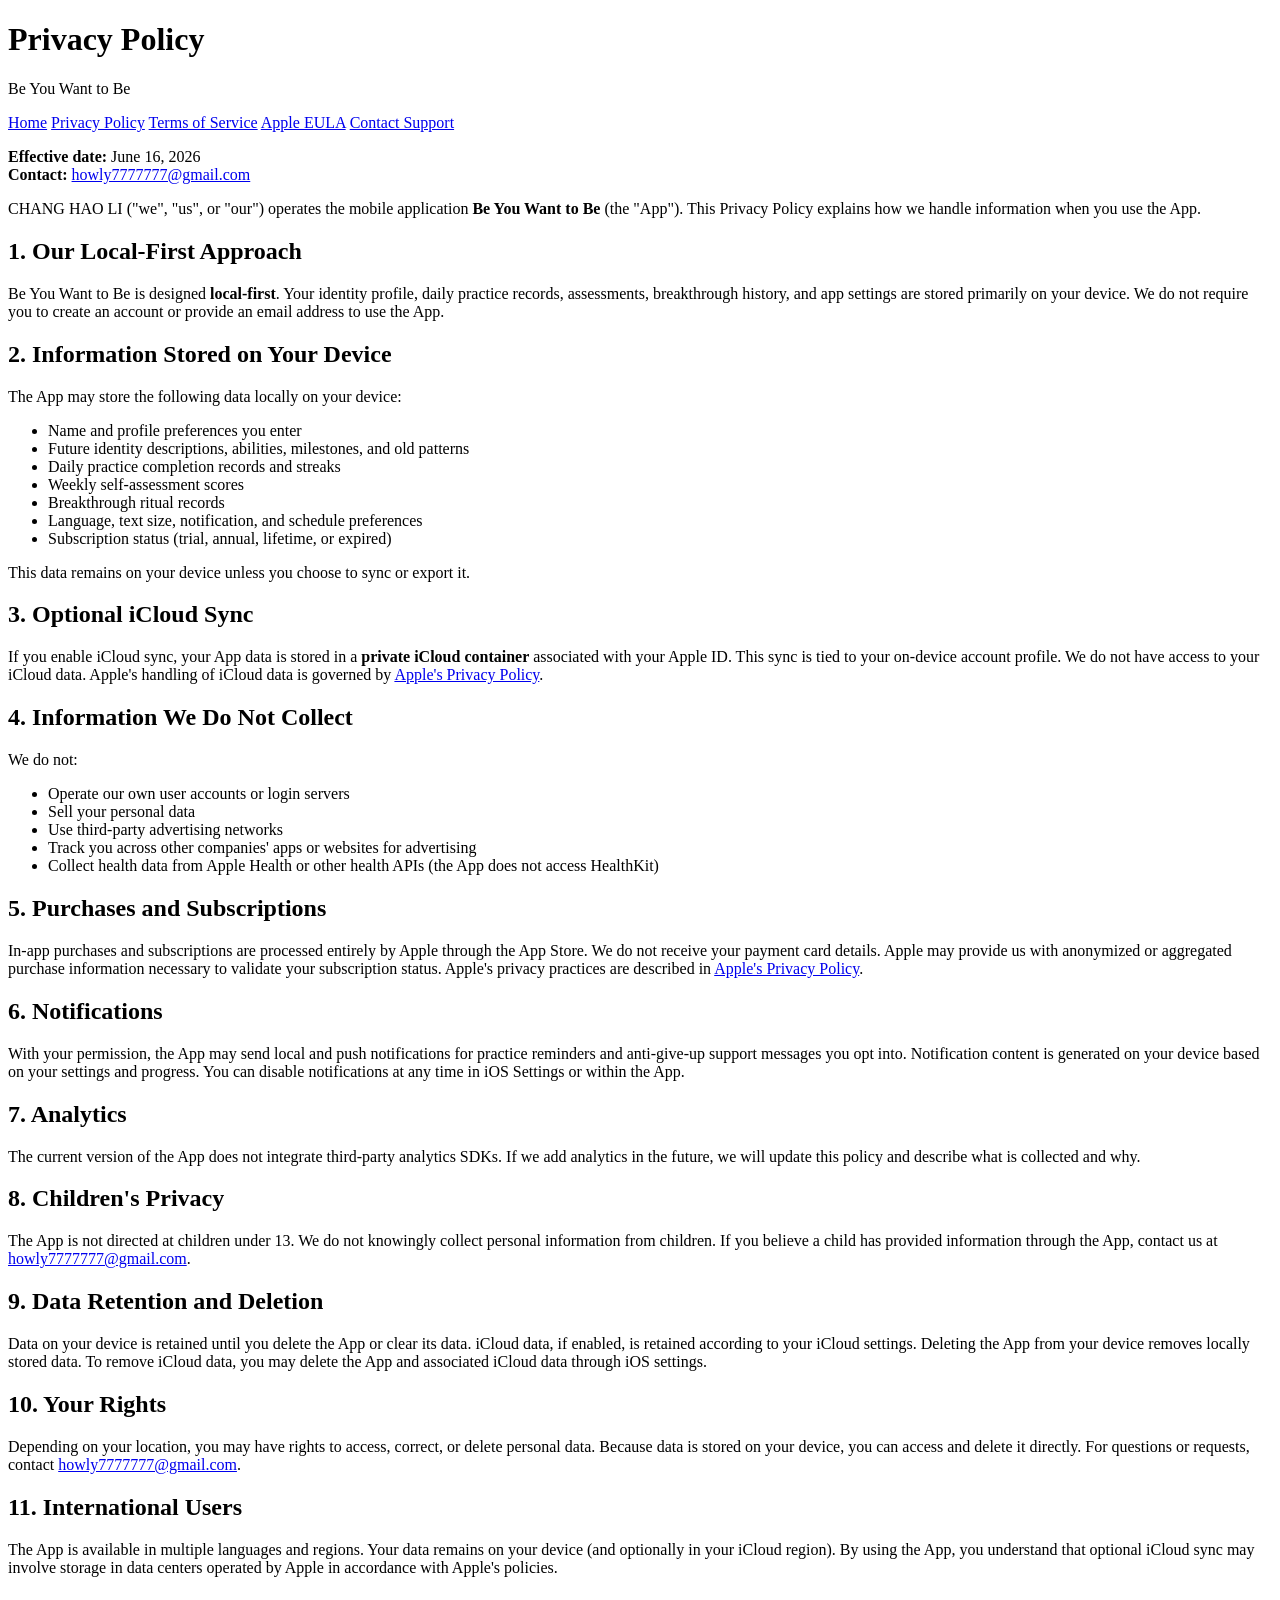
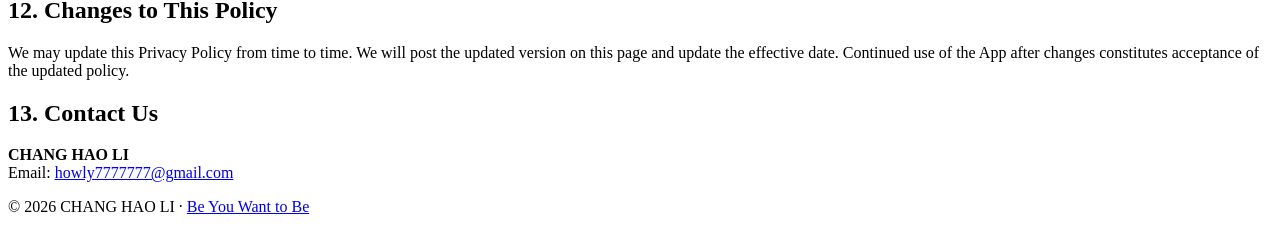
==== privacy.html @ c46a203a "Add Privacy Policy page for the application This file contains the Privacy Policy for the mobile app" ====
<!DOCTYPE html>
<html lang="en">
<head>
  <meta charset="UTF-8">
  <meta name="viewport" content="width=device-width, initial-scale=1.0">
  <title>Privacy Policy — Be You Want to Be</title>
  <link rel="stylesheet" href="style.css">
</head>
<body>
  <header>
    <h1>Privacy Policy</h1>
    <p>Be You Want to Be</p>
  </header>

  <nav>
    <a href="index.html">Home</a>
    <a href="privacy.html">Privacy Policy</a>
    <a href="terms.html">Terms of Service</a>
    <a href="https://www.apple.com/legal/internet-services/itunes/dev/stdeula/" target="_blank" rel="noopener">Apple EULA</a>
    <a href="mailto:howly7777777@gmail.com">Contact Support</a>
  </nav>

  <main>
    <p class="meta"><strong>Effective date:</strong> June 16, 2026<br>
    <strong>Contact:</strong> <a href="mailto:howly7777777@gmail.com">howly7777777@gmail.com</a></p>

    <p>
      CHANG HAO LI ("we", "us", or "our") operates the mobile application
      <strong>Be You Want to Be</strong> (the "App"). This Privacy Policy explains how we handle
      information when you use the App.
    </p>

    <h2 class="section">1. Our Local-First Approach</h2>
    <p>
      Be You Want to Be is designed <strong>local-first</strong>. Your identity profile, daily practice
      records, assessments, breakthrough history, and app settings are stored primarily on your device.
      We do not require you to create an account or provide an email address to use the App.
    </p>

    <h2 class="section">2. Information Stored on Your Device</h2>
    <p>The App may store the following data locally on your device:</p>
    <ul>
      <li>Name and profile preferences you enter</li>
      <li>Future identity descriptions, abilities, milestones, and old patterns</li>
      <li>Daily practice completion records and streaks</li>
      <li>Weekly self-assessment scores</li>
      <li>Breakthrough ritual records</li>
      <li>Language, text size, notification, and schedule preferences</li>
      <li>Subscription status (trial, annual, lifetime, or expired)</li>
    </ul>
    <p>This data remains on your device unless you choose to sync or export it.</p>

    <h2 class="section">3. Optional iCloud Sync</h2>
    <p>
      If you enable iCloud sync, your App data is stored in a <strong>private iCloud container</strong>
      associated with your Apple ID. This sync is tied to your on-device account profile. We do not
      have access to your iCloud data. Apple's handling of iCloud data is governed by
      <a href="https://www.apple.com/legal/privacy/" target="_blank" rel="noopener">Apple's Privacy Policy</a>.
    </p>

    <h2 class="section">4. Information We Do Not Collect</h2>
    <p>We do not:</p>
    <ul>
      <li>Operate our own user accounts or login servers</li>
      <li>Sell your personal data</li>
      <li>Use third-party advertising networks</li>
      <li>Track you across other companies' apps or websites for advertising</li>
      <li>Collect health data from Apple Health or other health APIs (the App does not access HealthKit)</li>
    </ul>

    <h2 class="section">5. Purchases and Subscriptions</h2>
    <p>
      In-app purchases and subscriptions are processed entirely by Apple through the App Store.
      We do not receive your payment card details. Apple may provide us with anonymized or
      aggregated purchase information necessary to validate your subscription status.
      Apple's privacy practices are described in
      <a href="https://www.apple.com/legal/privacy/" target="_blank" rel="noopener">Apple's Privacy Policy</a>.
    </p>

    <h2 class="section">6. Notifications</h2>
    <p>
      With your permission, the App may send local and push notifications for practice reminders
      and anti-give-up support messages you opt into. Notification content is generated on your
      device based on your settings and progress. You can disable notifications at any time in
      iOS Settings or within the App.
    </p>

    <h2 class="section">7. Analytics</h2>
    <p>
      The current version of the App does not integrate third-party analytics SDKs. If we add
      analytics in the future, we will update this policy and describe what is collected and why.
    </p>

    <h2 class="section">8. Children's Privacy</h2>
    <p>
      The App is not directed at children under 13. We do not knowingly collect personal
      information from children. If you believe a child has provided information through the App,
      contact us at <a href="mailto:howly7777777@gmail.com">howly7777777@gmail.com</a>.
    </p>

    <h2 class="section">9. Data Retention and Deletion</h2>
    <p>
      Data on your device is retained until you delete the App or clear its data. iCloud data,
      if enabled, is retained according to your iCloud settings. Deleting the App from your
      device removes locally stored data. To remove iCloud data, you may delete the App and
      associated iCloud data through iOS settings.
    </p>

    <h2 class="section">10. Your Rights</h2>
    <p>
      Depending on your location, you may have rights to access, correct, or delete personal data.
      Because data is stored on your device, you can access and delete it directly. For questions
      or requests, contact <a href="mailto:howly7777777@gmail.com">howly7777777@gmail.com</a>.
    </p>

    <h2 class="section">11. International Users</h2>
    <p>
      The App is available in multiple languages and regions. Your data remains on your device
      (and optionally in your iCloud region). By using the App, you understand that optional
      iCloud sync may involve storage in data centers operated by Apple in accordance with
      Apple's policies.
    </p>

    <h2 class="section">12. Changes to This Policy</h2>
    <p>
      We may update this Privacy Policy from time to time. We will post the updated version on
      this page and update the effective date. Continued use of the App after changes constitutes
      acceptance of the updated policy.
    </p>

    <h2 class="section">13. Contact Us</h2>
    <p>
      <strong>CHANG HAO LI</strong><br>
      Email: <a href="mailto:howly7777777@gmail.com">howly7777777@gmail.com</a>
    </p>
  </main>

  <footer>
    <p>&copy; 2026 CHANG HAO LI · <a href="index.html">Be You Want to Be</a></p>
  </footer>
</body>
</html>
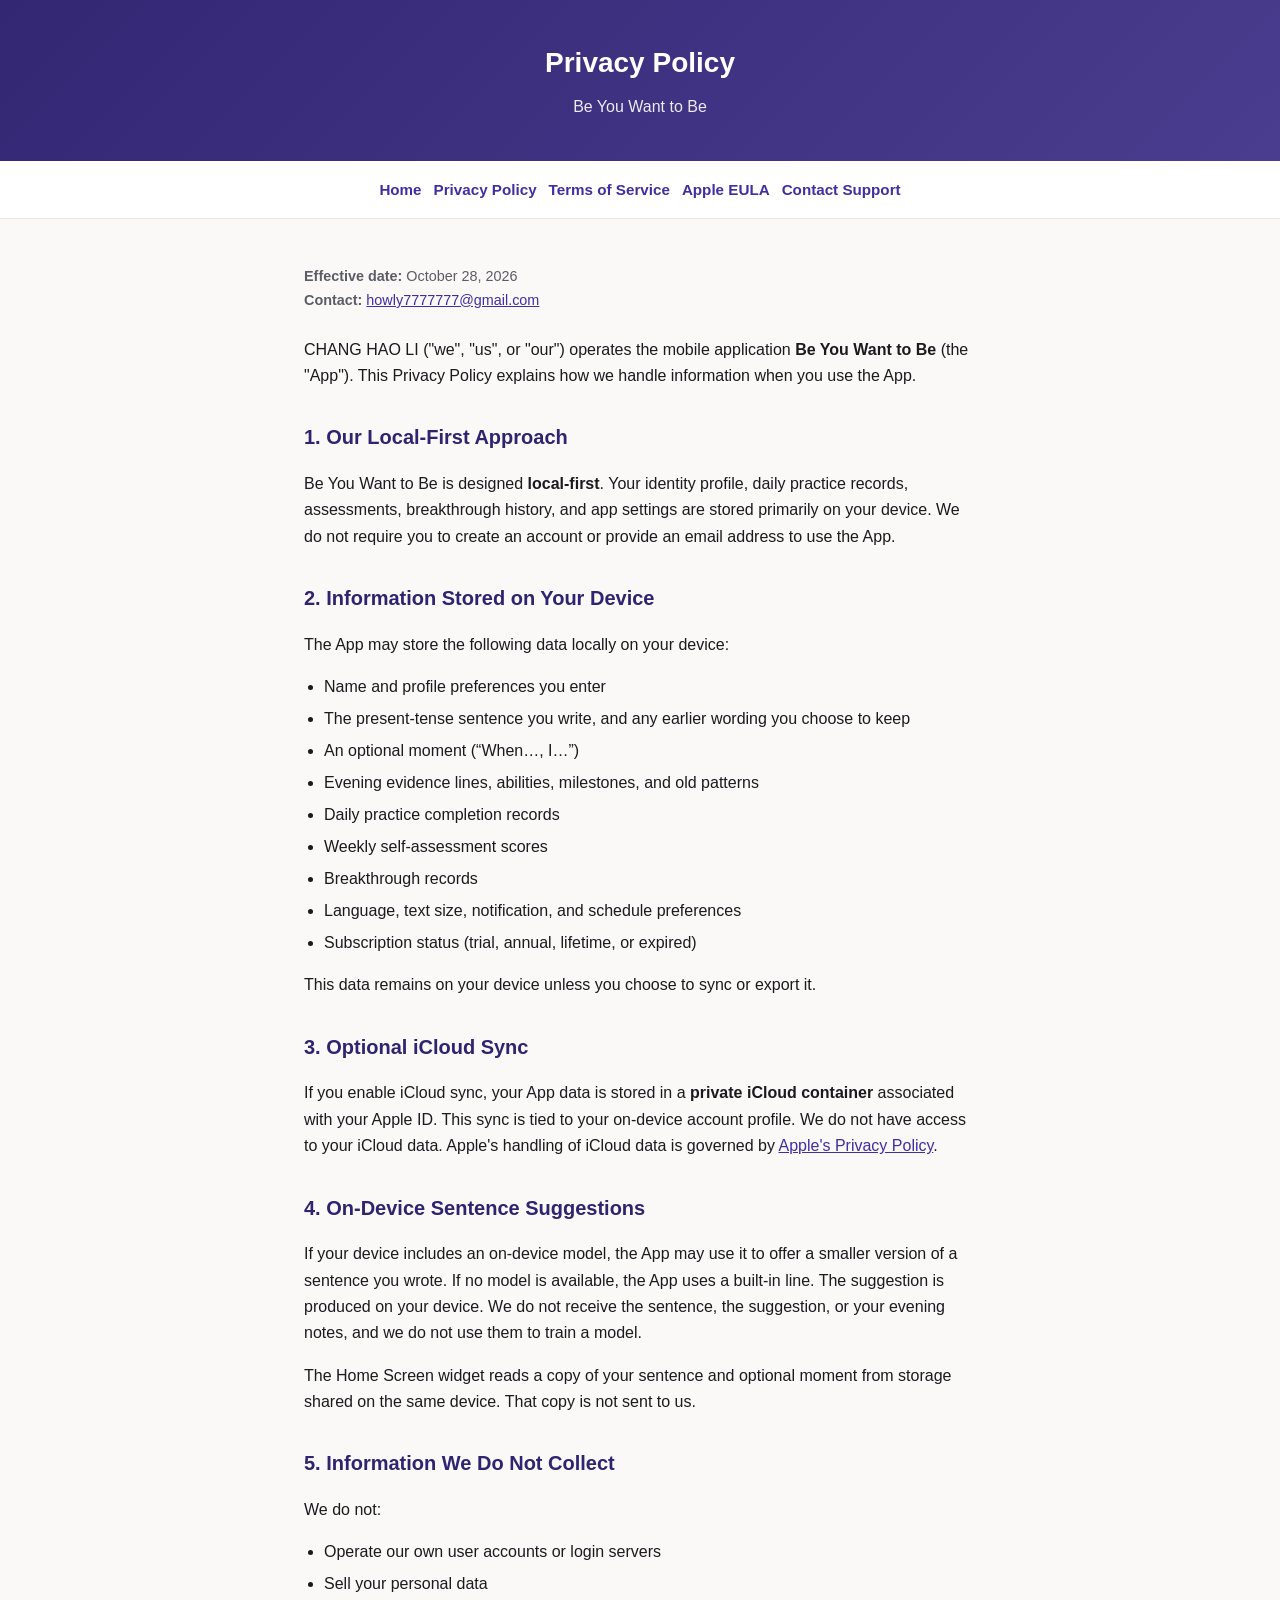
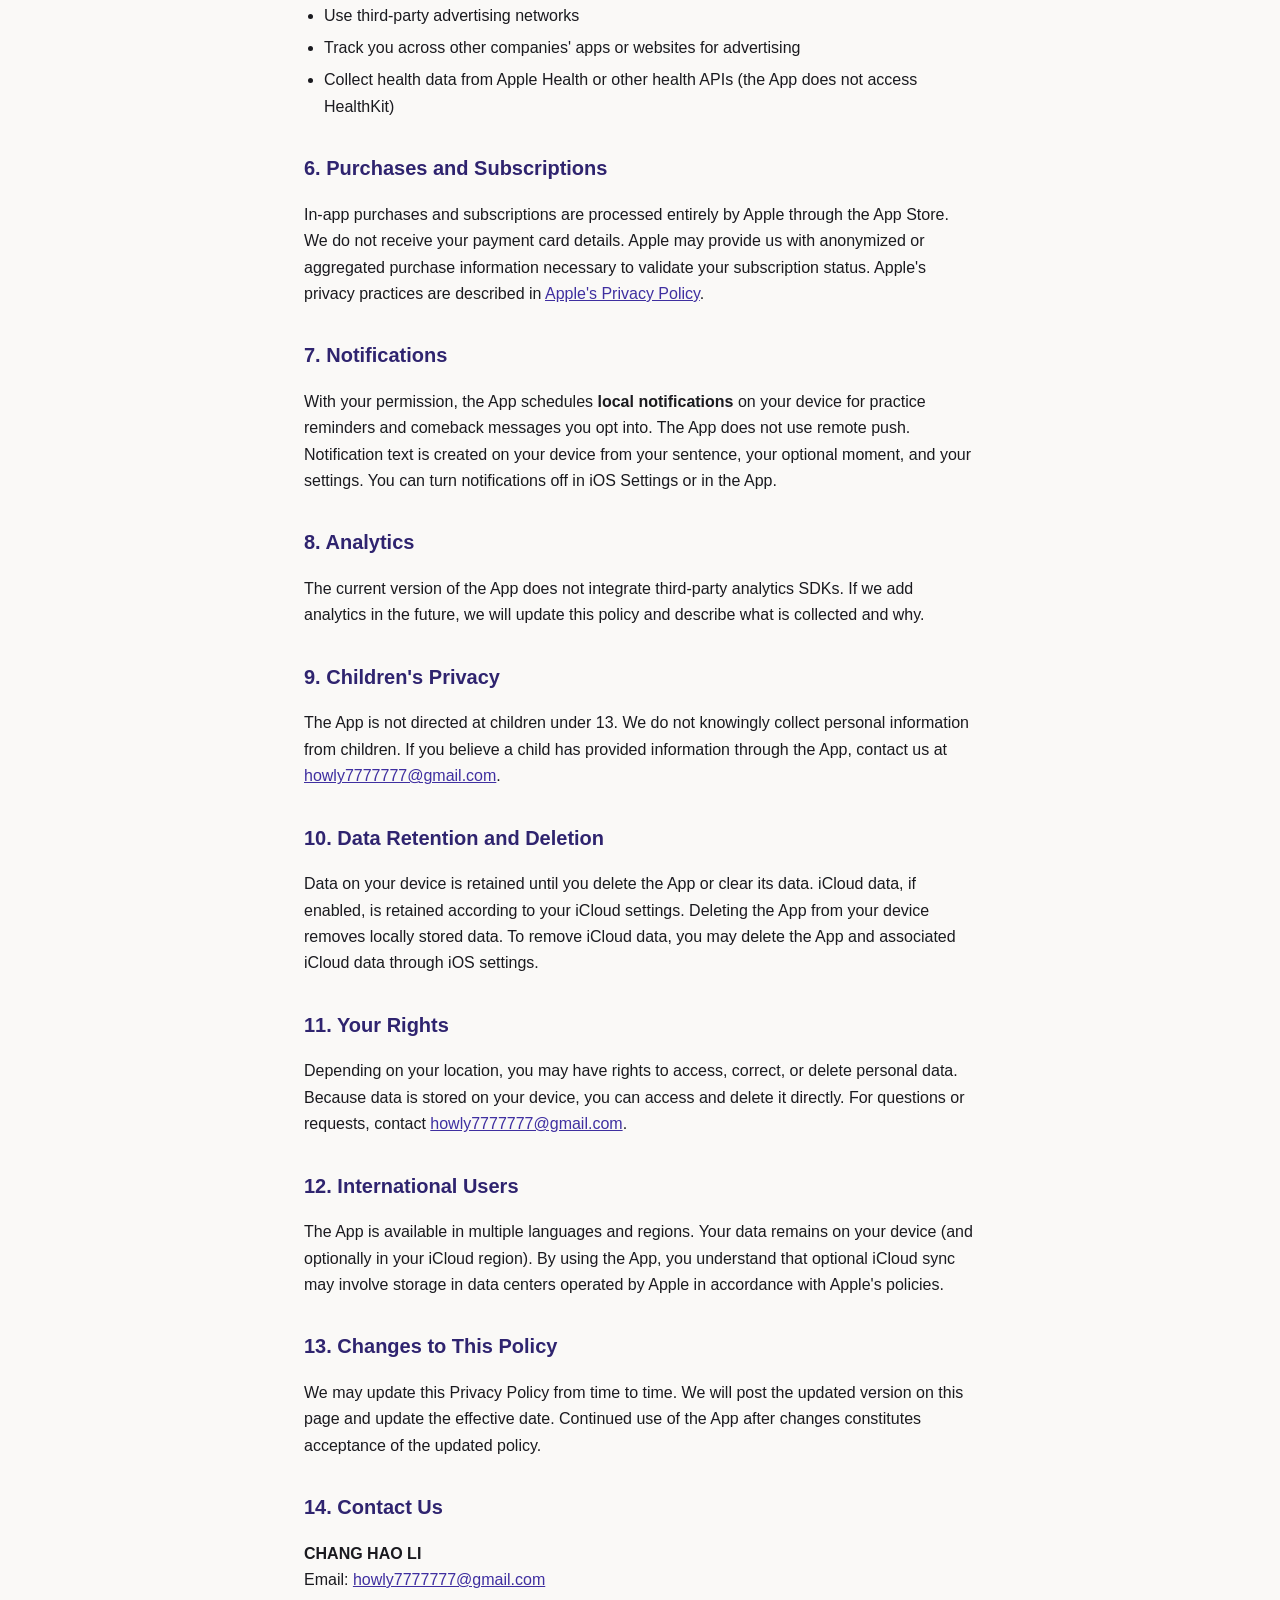
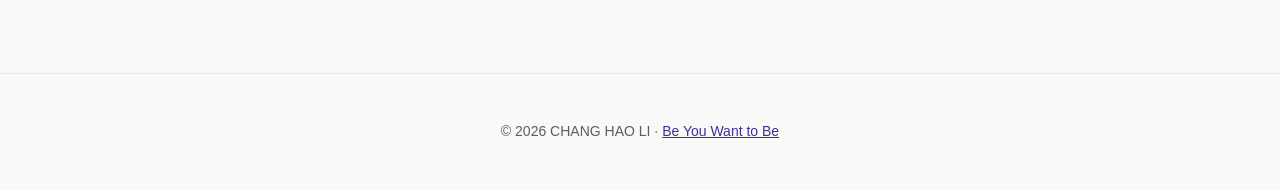
==== commit 925a8951: "Add files via upload" ====
--- a/privacy.html
+++ b/privacy.html
@@ -21,7 +21,7 @@
   </nav>
 
   <main>
-    <p class="meta"><strong>Effective date:</strong> June 16, 2026<br>
+    <p class="meta"><strong>Effective date:</strong> October 28, 2026<br>
     <strong>Contact:</strong> <a href="mailto:howly7777777@gmail.com">howly7777777@gmail.com</a></p>
 
     <p>
@@ -41,10 +41,12 @@
     <p>The App may store the following data locally on your device:</p>
     <ul>
       <li>Name and profile preferences you enter</li>
-      <li>Future identity descriptions, abilities, milestones, and old patterns</li>
-      <li>Daily practice completion records and streaks</li>
+      <li>The present-tense sentence you write, and any earlier wording you choose to keep</li>
+      <li>An optional moment (“When…, I…”)</li>
+      <li>Evening evidence lines, abilities, milestones, and old patterns</li>
+      <li>Daily practice completion records</li>
       <li>Weekly self-assessment scores</li>
-      <li>Breakthrough ritual records</li>
+      <li>Breakthrough records</li>
       <li>Language, text size, notification, and schedule preferences</li>
       <li>Subscription status (trial, annual, lifetime, or expired)</li>
     </ul>
@@ -58,7 +60,19 @@
       <a href="https://www.apple.com/legal/privacy/" target="_blank" rel="noopener">Apple's Privacy Policy</a>.
     </p>
 
-    <h2 class="section">4. Information We Do Not Collect</h2>
+    <h2 class="section">4. On-Device Sentence Suggestions</h2>
+    <p>
+      If your device includes an on-device model, the App may use it to offer a smaller version of
+      a sentence you wrote. If no model is available, the App uses a built-in line. The suggestion
+      is produced on your device. We do not receive the sentence, the suggestion, or your evening
+      notes, and we do not use them to train a model.
+    </p>
+    <p>
+      The Home Screen widget reads a copy of your sentence and optional moment from storage shared
+      on the same device. That copy is not sent to us.
+    </p>
+
+    <h2 class="section">5. Information We Do Not Collect</h2>
     <p>We do not:</p>
     <ul>
       <li>Operate our own user accounts or login servers</li>
@@ -68,7 +82,7 @@
       <li>Collect health data from Apple Health or other health APIs (the App does not access HealthKit)</li>
     </ul>
 
-    <h2 class="section">5. Purchases and Subscriptions</h2>
+    <h2 class="section">6. Purchases and Subscriptions</h2>
     <p>
       In-app purchases and subscriptions are processed entirely by Apple through the App Store.
       We do not receive your payment card details. Apple may provide us with anonymized or
@@ -77,28 +91,28 @@
       <a href="https://www.apple.com/legal/privacy/" target="_blank" rel="noopener">Apple's Privacy Policy</a>.
     </p>
 
-    <h2 class="section">6. Notifications</h2>
+    <h2 class="section">7. Notifications</h2>
     <p>
-      With your permission, the App may send local and push notifications for practice reminders
-      and anti-give-up support messages you opt into. Notification content is generated on your
-      device based on your settings and progress. You can disable notifications at any time in
-      iOS Settings or within the App.
+      With your permission, the App schedules <strong>local notifications</strong> on your device
+      for practice reminders and comeback messages you opt into. The App does not use remote push.
+      Notification text is created on your device from your sentence, your optional moment, and
+      your settings. You can turn notifications off in iOS Settings or in the App.
     </p>
 
-    <h2 class="section">7. Analytics</h2>
+    <h2 class="section">8. Analytics</h2>
     <p>
       The current version of the App does not integrate third-party analytics SDKs. If we add
       analytics in the future, we will update this policy and describe what is collected and why.
     </p>
 
-    <h2 class="section">8. Children's Privacy</h2>
+    <h2 class="section">9. Children's Privacy</h2>
     <p>
       The App is not directed at children under 13. We do not knowingly collect personal
       information from children. If you believe a child has provided information through the App,
       contact us at <a href="mailto:howly7777777@gmail.com">howly7777777@gmail.com</a>.
     </p>
 
-    <h2 class="section">9. Data Retention and Deletion</h2>
+    <h2 class="section">10. Data Retention and Deletion</h2>
     <p>
       Data on your device is retained until you delete the App or clear its data. iCloud data,
       if enabled, is retained according to your iCloud settings. Deleting the App from your
@@ -106,14 +120,14 @@
       associated iCloud data through iOS settings.
     </p>
 
-    <h2 class="section">10. Your Rights</h2>
+    <h2 class="section">11. Your Rights</h2>
     <p>
       Depending on your location, you may have rights to access, correct, or delete personal data.
       Because data is stored on your device, you can access and delete it directly. For questions
       or requests, contact <a href="mailto:howly7777777@gmail.com">howly7777777@gmail.com</a>.
     </p>
 
-    <h2 class="section">11. International Users</h2>
+    <h2 class="section">12. International Users</h2>
     <p>
       The App is available in multiple languages and regions. Your data remains on your device
       (and optionally in your iCloud region). By using the App, you understand that optional
@@ -121,14 +135,14 @@
       Apple's policies.
     </p>
 
-    <h2 class="section">12. Changes to This Policy</h2>
+    <h2 class="section">13. Changes to This Policy</h2>
     <p>
       We may update this Privacy Policy from time to time. We will post the updated version on
       this page and update the effective date. Continued use of the App after changes constitutes
       acceptance of the updated policy.
     </p>
 
-    <h2 class="section">13. Contact Us</h2>
+    <h2 class="section">14. Contact Us</h2>
     <p>
       <strong>CHANG HAO LI</strong><br>
       Email: <a href="mailto:howly7777777@gmail.com">howly7777777@gmail.com</a>
--- a/style.css
+++ b/style.css
@@ -0,0 +1,138 @@
+/* Be You Want to Be — Legal & Support Pages */
+:root {
+  --primary: #332673;
+  --gold: #d9b34d;
+  --link: #3f2fa0;
+  --heading: #2f246f;
+  --bg: #faf9f7;
+  --text: #1a1a1f;
+  --muted: #5c5c66;
+  --card: #ffffff;
+  --border: #e8e6e1;
+  --max: 720px;
+}
+
+* { box-sizing: border-box; }
+
+body {
+  margin: 0;
+  font-family: -apple-system, BlinkMacSystemFont, "Segoe UI", Roboto, "Helvetica Neue", Arial, sans-serif;
+  background: var(--bg);
+  color: var(--text);
+  line-height: 1.65;
+}
+
+header {
+  background: linear-gradient(135deg, var(--primary), #4a3d8f);
+  color: #fff;
+  padding: 2.5rem 1.5rem;
+  text-align: center;
+}
+
+header h1 {
+  margin: 0 0 0.5rem;
+  font-size: 1.75rem;
+  font-weight: 700;
+}
+
+header p {
+  margin: 0;
+  opacity: 0.9;
+  font-size: 1rem;
+}
+
+nav {
+  display: flex;
+  flex-wrap: wrap;
+  justify-content: center;
+  gap: 0.75rem;
+  padding: 1rem 1.5rem;
+  background: var(--card);
+  border-bottom: 1px solid var(--border);
+}
+
+nav a {
+  color: var(--link);
+  text-decoration: none;
+  font-weight: 600;
+  font-size: 0.95rem;
+}
+
+nav a:hover { text-decoration: underline; }
+
+main {
+  max-width: var(--max);
+  margin: 0 auto;
+  padding: 2rem 1.5rem 4rem;
+}
+
+.card {
+  background: var(--card);
+  border: 1px solid var(--border);
+  border-radius: 12px;
+  padding: 1.5rem;
+  margin-bottom: 1.25rem;
+}
+
+.card h2 {
+  margin-top: 0;
+  color: var(--heading);
+  font-size: 1.15rem;
+}
+
+.card p:last-child { margin-bottom: 0; }
+
+a { color: var(--link); }
+
+a:hover {
+  text-decoration-thickness: 2px;
+}
+
+ul { padding-left: 1.25rem; }
+
+li { margin-bottom: 0.35rem; }
+
+footer {
+  text-align: center;
+  padding: 2rem 1.5rem;
+  color: var(--muted);
+  font-size: 0.875rem;
+  border-top: 1px solid var(--border);
+}
+
+.lang-note {
+  font-size: 0.875rem;
+  color: var(--muted);
+  margin-top: 2rem;
+  padding-top: 1rem;
+  border-top: 1px solid var(--border);
+}
+
+h2.section {
+  color: var(--heading);
+  margin-top: 2rem;
+  font-size: 1.25rem;
+}
+
+h3 {
+  font-size: 1.05rem;
+  margin-top: 1.5rem;
+}
+
+.meta {
+  color: var(--muted);
+  font-size: 0.9rem;
+  margin-bottom: 1.5rem;
+}
+
+@media (prefers-color-scheme: dark) {
+  :root {
+    --bg: #0f0e14;
+    --text: #f0eff5;
+    --muted: #a8a6b3;
+    --card: #1a1924;
+    --border: #2e2d3a;
+    --link: #a99bff;
+    --heading: #c8beff;
+  }
+}
